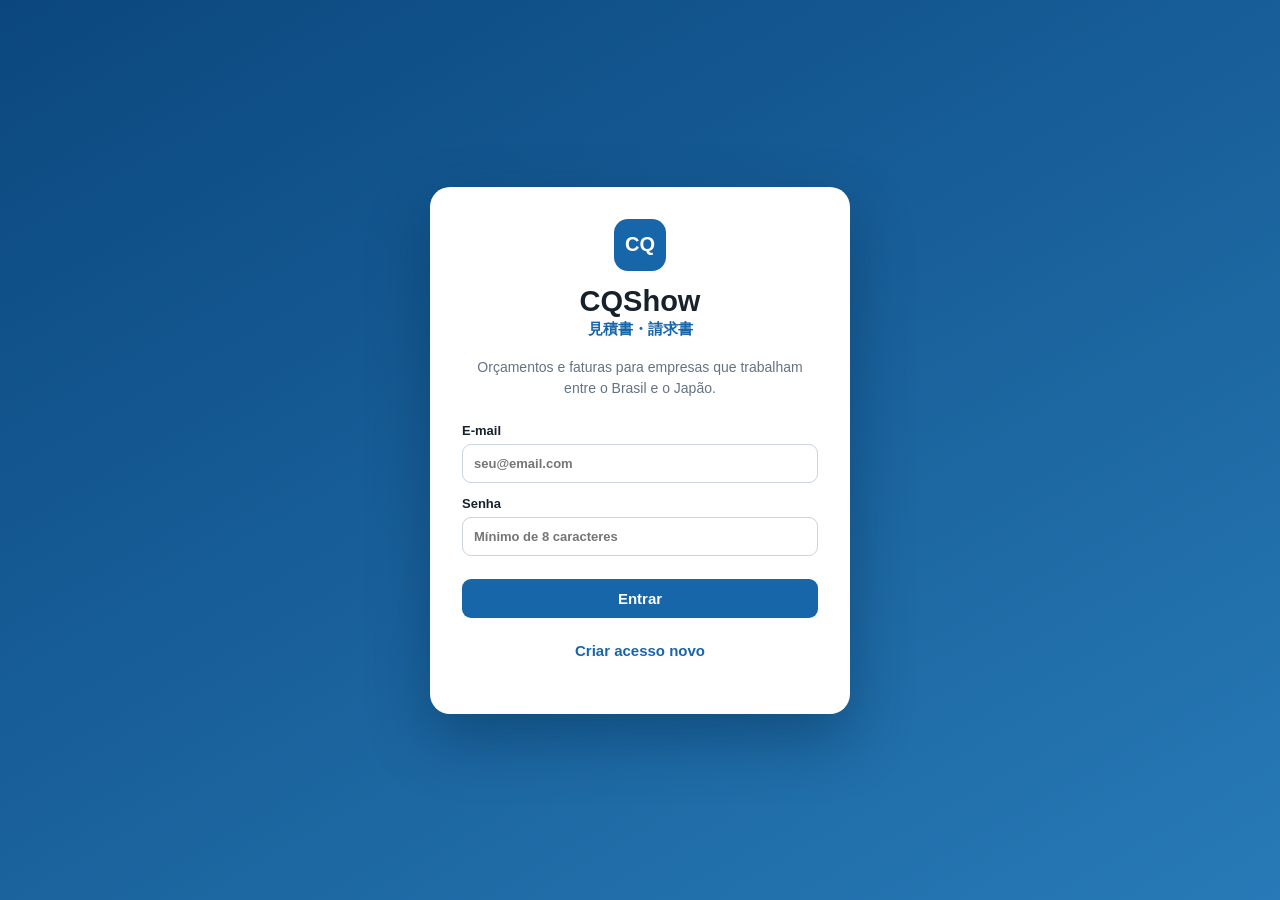
==== index.html @ 2fa08fbd "Refresh app files after updates" ====
<!doctype html>
<html lang="pt-BR">
<head>
  <meta charset="utf-8"><meta name="viewport" content="width=device-width, initial-scale=1, viewport-fit=cover">
  <meta name="theme-color" content="#1766aa"><meta name="apple-mobile-web-app-capable" content="yes">
  <title>CQShow — 見積書・請求書</title><link rel="manifest" href="manifest.webmanifest"><link rel="stylesheet" href="style.css?v=3">
</head>
<body>
  <div id="toast" aria-live="polite"></div>
  <section id="auth-view" class="auth-wrap">
    <div class="auth-card">
      <div class="brand-mark">CQ</div><h1>CQShow</h1><p class="jp">見積書・請求書</p>
      <p class="sub">Orçamentos e faturas para empresas que trabalham entre o Brasil e o Japão.</p>
      <form id="auth-form">
        <label>E-mail<input id="auth-email" type="email" autocomplete="email" required placeholder="seu@email.com"></label>
        <label>Senha<input id="auth-password" type="password" autocomplete="current-password" minlength="8" required placeholder="Mínimo de 8 caracteres"></label>
        <button class="primary" type="submit">Entrar</button>
      </form>
      <button id="register-btn" class="link-button">Criar acesso novo</button>
      <p id="auth-hint" class="hint"></p>
    </div>
  </section>
  <section id="app-view" hidden>
    <header class="topbar"><div><strong>CQShow</strong><small>見積書・請求書</small></div><div class="head-actions"><span id="company-label"></span><button id="signout-btn" class="icon-btn" title="Sair">↪</button></div></header>
    <main id="main" class="content"></main>
    <nav class="bottom-nav" aria-label="Navegação principal">
      <button data-view="home"><span>⌂</span>Início</button><button data-view="documents"><span>▤</span>Documentos</button><button data-view="clients"><span>♙</span>Clientes</button><button data-view="services"><span>⌘</span>Serviços</button><button data-view="settings"><span>⚙</span>Ajustes</button>
    </nav>
  </section>
  <script src="config.js"></script><script type="module" src="app.js?v=4"></script>
  <script type="module">
    import { createClient } from 'https://esm.sh/@supabase/supabase-js@2';
    const cfg=window.CQSHOW_CONFIG||{}, sb=cfg.SUPABASE_URL&&cfg.SUPABASE_ANON_KEY?createClient(cfg.SUPABASE_URL,cfg.SUPABASE_ANON_KEY):null;
    let showArchived=false;
    const money=n=>new Intl.NumberFormat('ja-JP',{style:'currency',currency:'JPY',maximumFractionDigits:0}).format(Number(n||0));
    const calc=items=>{const sub=items.reduce((a,i)=>a+(+i.quantity||0)*(+i.unit_price||0)-(+i.discount||0),0),tax=items.reduce((a,i)=>a+(((+i.quantity||0)*(+i.unit_price||0)-(+i.discount||0))*(+i.tax_rate||0)/100),0);return{sub,tax,total:sub+tax}};
    function notify(text,error=false){const e=document.querySelector('#toast');if(!e)return;e.textContent=text;e.style.cssText='position:fixed;z-index:50;top:76px;left:50%;transform:translateX(-50%);background:'+ (error?'#9e3030':'#173e61') +';color:#fff;padding:10px 15px;border-radius:9px;box-shadow:0 5px 20px #0003';setTimeout(()=>e.removeAttribute('style'),3600)}
    function documentPage(){return [...document.querySelectorAll('.page-head h1')].some(x=>x.textContent.trim()==='Documentos')}
    function docId(row){const b=row.querySelector('[onclick*="editDoc"]'),m=b?.getAttribute('onclick')?.match(/editDoc\('([^']+)'/);return m?.[1]}
    function badgeStatus(row){return [...(row.querySelector('.badge')?.classList||[])].find(x=>['draft','issued','sent','paid','cancelled','archived'].includes(x))||'draft'}
    function statusName(s){return ({draft:'Rascunho',issued:'Emitido',sent:'Enviado',paid:'Pago',cancelled:'Cancelado'})[s]||'Rascunho'}
    async function archive(id,status){if(!sb)return;localStorage.setItem('cqshow-doc-status-'+id,status);const r=await sb.from('documents').update({status:'archived'}).eq('id',id);if(r.error)return notify(r.error.message,true);notify('Documento arquivado.');location.reload()}
    async function restore(id){if(!sb)return;const status=localStorage.getItem('cqshow-doc-status-'+id)||'draft',r=await sb.from('documents').update({status}).eq('id',id);if(r.error)return notify(r.error.message,true);notify('Documento restaurado como '+statusName(status)+'.');location.reload()}
    function enhanceDocuments(){if(!documentPage())return;const head=document.querySelector('.page-head');if(head&&!document.querySelector('#archived-toggle')){const b=document.createElement('button');b.id='archived-toggle';b.className='secondary';b.type='button';b.textContent='Arquivados';b.onclick=()=>{showArchived=!showArchived;b.textContent=showArchived?'Ocultar arquivados':'Arquivados';enhanceDocuments()};head.appendChild(b)}
      document.querySelectorAll('.table tbody tr').forEach(row=>{const id=docId(row);if(!id)return;const status=badgeStatus(row),actions=row.querySelector('.actions'),badge=row.querySelector('.badge');if(status==='archived'){if(badge)badge.textContent='Arquivado';row.hidden=!showArchived;if(actions&&!actions.querySelector('.restore-doc')){const b=document.createElement('button');b.type='button';b.className='secondary restore-doc';b.textContent='Restaurar';b.onclick=()=>restore(id);actions.appendChild(b)}}else if(actions&&!actions.querySelector('.archive-doc')){const b=document.createElement('button');b.type='button';b.className='secondary archive-doc';b.textContent='Arquivar';b.onclick=()=>archive(id,status);actions.appendChild(b)}})}
    async function freshPdf(id){const w=window.open('pdf.html?v='+Date.now(),'cqshow-pdf');try{if(!w)throw Error('Permita a abertura de janela para gerar o PDF.');const dr=await sb.from('documents').select('*, clients(*)').eq('id',id).single();if(dr.error)throw dr.error;const ir=await sb.from('document_items').select('*').eq('document_id',id).order('position');if(ir.error)throw ir.error;const or=await sb.from('organizations').select('*').limit(1).maybeSingle();if(or.error)throw or.error;const payload={d:dr.data,c:Array.isArray(dr.data.clients)?dr.data.clients[0]:(dr.data.clients||{}),items:ir.data,t:calc(ir.data),o:or.data};let sent=false;const send=()=>{if(sent)return;sent=true;try{const st=w.document.createElement('style');st.textContent='@page{margin:7mm!important}';w.document.head.appendChild(st)}catch(_){}w.postMessage({type:'cqshow-pdf',payload},location.origin)};w.addEventListener('load',send,{once:true});setTimeout(send,650)}catch(x){notify(x.message,true)}}
    const patch=()=>{if(!window.CQ)return setTimeout(patch,80);window.CQ.pdf=freshPdf};
    patch();new MutationObserver(enhanceDocuments).observe(document.body,{childList:true,subtree:true});enhanceDocuments();
  </script>
  <style>@media(max-width:620px){.table th:nth-child(3),.table td:nth-child(3){display:table-cell}.table td.actions{display:flex;justify-content:flex-end;gap:5px;flex-wrap:wrap}.table button{margin-left:0;padding:8px 9px;font-size:12px}}</style>

</body></html>
---- style.css ----
[hidden]{display:none!important}

:root{--blue:#1766aa;--blue2:#0f4e84;--pale:#e9f3fb;--ink:#17212b;--muted:#657384;--line:#dce5ec;--bg:#f5f8fb;--danger:#ba3131}
*{box-sizing:border-box}
body{margin:0;background:var(--bg);font-family:-apple-system,BlinkMacSystemFont,"Noto Sans JP","Helvetica Neue",Arial,sans-serif;color:var(--ink);font-size:15px}
button,input,select,textarea{font:inherit}
.auth-wrap{min-height:100dvh;display:grid;place-items:center;padding:24px;background:linear-gradient(150deg,#0b477e,#277ab7)}
.auth-card{background:white;width:min(100%,420px);border-radius:20px;padding:32px;box-shadow:0 24px 60px #002b4e70;text-align:center}
.brand-mark{width:52px;height:52px;border-radius:14px;background:var(--blue);color:#fff;display:grid;place-items:center;font-weight:800;font-size:20px;margin:auto}
.auth-card h1{margin:14px 0 0;font-size:29px}
.jp{margin:2px 0;color:var(--blue);font-weight:700}
.sub{line-height:1.5;color:var(--muted);font-size:14px;margin:18px 0 24px}
.auth-card label,.form-grid label{display:grid;gap:6px;text-align:left;font-weight:650;font-size:13px;margin:13px 0}
.auth-card input,.form-grid input,.form-grid select,.form-grid textarea,.item-row input,.item-row select{border:1px solid #c8d5df;border-radius:9px;padding:11px;background:#fff;width:100%;color:var(--ink)}
textarea{min-height:82px;resize:vertical}
.primary,.secondary,.danger,.link-button{border:0;border-radius:9px;padding:11px 14px;font-weight:700;cursor:pointer}
.primary{background:var(--blue);color:#fff;width:100%;margin-top:10px}
.secondary{background:var(--pale);color:var(--blue2)}
.danger{background:#fff0f0;color:var(--danger)}
.link-button{background:none;color:var(--blue);margin-top:13px}
.hint{font-size:12px;color:var(--muted);line-height:1.4}
.topbar{height:62px;background:#fff;border-bottom:1px solid var(--line);display:flex;justify-content:space-between;align-items:center;padding:0 max(18px,env(safe-area-inset-left));position:sticky;top:0;z-index:3}
.topbar strong{font-size:18px;display:block;color:var(--blue2)}
.topbar small{font-size:11px;color:var(--muted)}
.head-actions{display:flex;align-items:center;gap:10px;color:var(--muted);font-size:12px}
.icon-btn{background:transparent;border:0;font-size:25px;color:var(--blue);padding:4px;cursor:pointer}
.content{width:min(1050px,100%);margin:0 auto;padding:22px 16px 94px}
.page-head{display:flex;justify-content:space-between;align-items:center;gap:12px;margin-bottom:18px}
.page-head h1{font-size:23px;margin:0}
.page-head p{margin:4px 0 0;color:var(--muted);font-size:13px}
.card{background:white;border:1px solid var(--line);border-radius:13px;padding:18px;margin-bottom:14px;box-shadow:0 2px 7px #20415b09}
.dashboard{display:grid;grid-template-columns:repeat(3,1fr);gap:12px}
.metric{padding:17px}
.metric b{font-size:25px;color:var(--blue2)}
.metric span{display:block;color:var(--muted);font-size:13px;margin-top:4px}
.quick{display:flex;gap:10px;flex-wrap:wrap;margin-top:16px}
.quick button{flex:1;min-width:145px}
.bottom-nav{position:fixed;bottom:0;left:0;right:0;background:#fff;border-top:1px solid var(--line);display:flex;justify-content:center;z-index:3;padding-bottom:env(safe-area-inset-bottom)}
.bottom-nav button{background:transparent;border:0;color:#637384;padding:9px 6px 8px;flex:1;max-width:150px;font-size:11px;cursor:pointer}
.bottom-nav button span{display:block;font-size:20px;line-height:20px}
.bottom-nav button.active{color:var(--blue);font-weight:800}
.table-wrap{overflow:auto}
.table{width:100%;border-collapse:collapse}
.table th{text-align:left;color:#617181;font-size:12px;background:#f7fafc}
.table th,.table td{padding:11px 9px;border-bottom:1px solid var(--line);vertical-align:middle}
.table td.actions{white-space:nowrap;text-align:right}
.table button{margin-left:5px}
.empty{text-align:center;color:var(--muted);padding:35px!important}
.form-grid{display:grid;grid-template-columns:repeat(2,1fr);gap:0 16px}
.form-grid .full{grid-column:1/-1}
.modal-back{position:fixed;inset:0;background:#11263885;z-index:10;display:grid;place-items:end center;padding:0}
.modal{background:white;width:min(800px,100%);max-height:92dvh;overflow:auto;border-radius:18px 18px 0 0;padding:22px}
.modal h2{margin:0 0 13px;font-size:21px}
.modal-actions{display:flex;gap:10px;justify-content:flex-end;margin-top:18px}
.modal-actions button{width:auto}
.doc-type{display:flex;gap:8px;margin:0 0 14px}
.doc-type button{border:1px solid var(--line);background:#fff;padding:9px 11px;border-radius:8px;cursor:pointer}
.doc-type button.active{background:var(--blue);border-color:var(--blue);color:white}
.item-head,.item-row{display:grid;grid-template-columns:minmax(180px,3fr) .6fr 1fr .8fr .6fr 40px;gap:7px;align-items:center}
.item-head{font-size:11px;color:var(--muted);font-weight:800;margin:13px 0 5px}
.item-row{margin:5px 0}
.item-field input,.item-field select{border:1px solid #c8d5df;border-radius:9px;padding:11px;background:#fff;width:100%;color:var(--ink)}
.item-row button{border:0;background:#fff0f0;color:var(--danger);border-radius:7px;height:38px;font-weight:bold;cursor:pointer}
.item-description{grid-column:1/-1}
.total-box{margin-left:auto;width:min(100%,310px);padding-top:14px}
.total-line{display:flex;justify-content:space-between;border-bottom:1px solid var(--line);padding:7px}
.total-line.grand{background:var(--pale);font-size:18px;font-weight:800;color:var(--blue2)}
.badge{display:inline-block;border-radius:100px;padding:4px 8px;font-size:11px;font-weight:700;background:#eef3f6;color:#506170}
.badge.issued,.badge.sent{background:#dceeff;color:#0b5fa7}
.badge.paid{background:#e0f5e8;color:#137344}
.badge.cancelled{background:#fae6e6;color:#a33030}
.doc-title{font-weight:800}
.small{font-size:12px;color:var(--muted)}
.setup{border-left:4px solid #eab849;background:#fff9e8}
.setup code{font-size:12px;background:#eee;padding:2px 5px;border-radius:4px}
@media(max-width:620px){.dashboard{grid-template-columns:1fr}
.form-grid{grid-template-columns:1fr}
.form-grid .full{grid-column:auto}
.item-head{display:none}
.item-row{grid-template-columns:1fr 1fr;gap:10px;padding:13px;background:#f7fafc;border-radius:9px;margin:10px 0}
.item-row>.item-service{grid-column:1/-1}
.item-field{min-width:0}
.item-field::before{content:attr(data-label);display:block;font-size:11px;font-weight:800;color:var(--muted);margin:0 0 4px 2px}
.item-row button{grid-column:2;justify-self:end;width:100%;margin-top:4px}
.item-description{grid-column:1/-1}
.head-actions #company-label{display:none}
.table th:nth-child(3),.table td:nth-child(3){display:none}
}
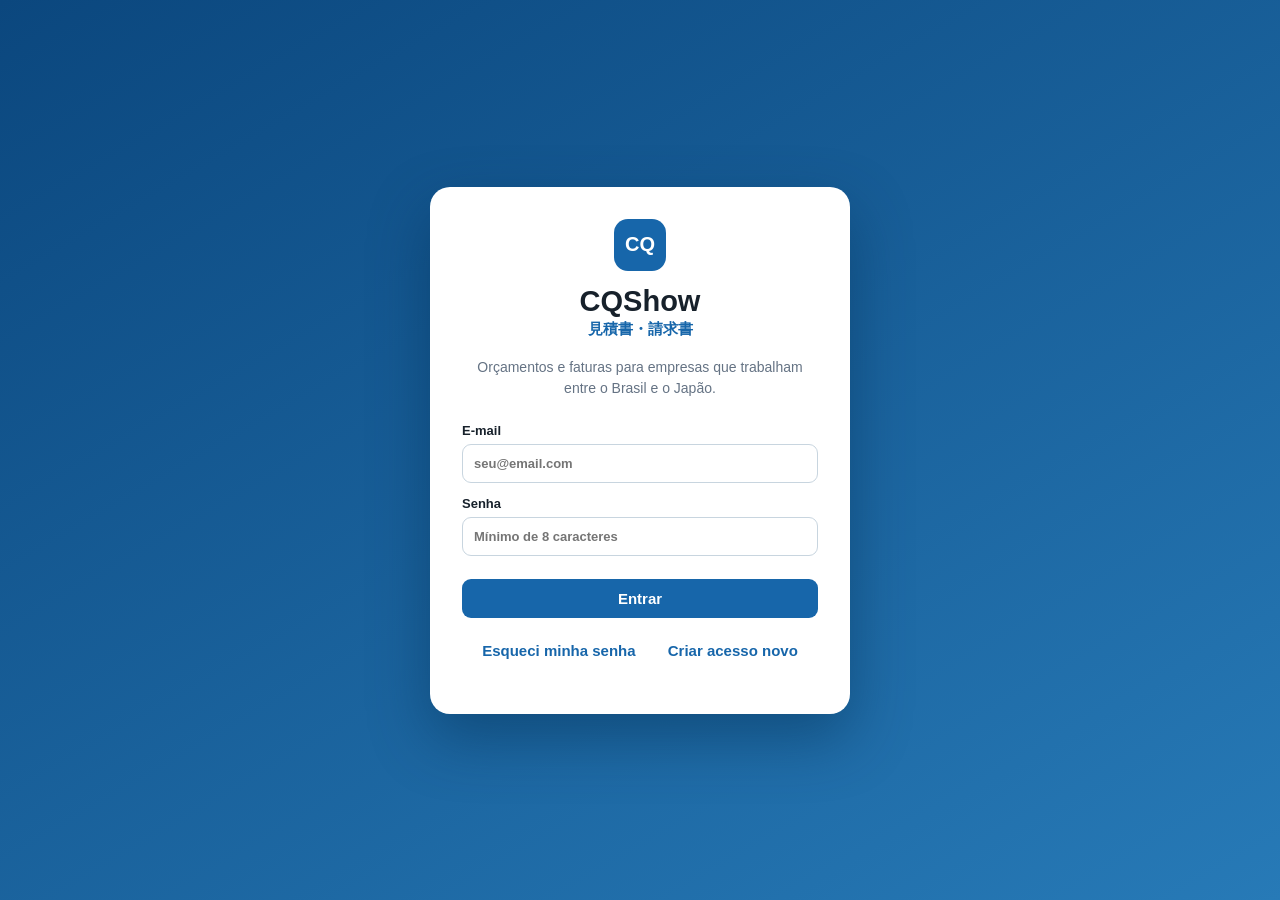
==== commit aeeef64a: "Update index.html" ====
--- a/index.html
+++ b/index.html
@@ -16,7 +16,14 @@
         <label>Senha<input id="auth-password" type="password" autocomplete="current-password" minlength="8" required placeholder="Mínimo de 8 caracteres"></label>
         <button class="primary" type="submit">Entrar</button>
       </form>
+      <button id="forgot-password-btn" class="link-button" type="button">Esqueci minha senha</button>
       <button id="register-btn" class="link-button">Criar acesso novo</button>
+      <form id="password-reset-form" hidden>
+        <p class="sub">Use o link recebido por e-mail para criar uma nova senha.</p>
+        <label>Nova senha<input id="new-password" type="password" autocomplete="new-password" minlength="8" required placeholder="Mínimo de 8 caracteres"></label>
+        <label>Confirmar nova senha<input id="new-password-confirm" type="password" autocomplete="new-password" minlength="8" required placeholder="Repita a nova senha"></label>
+        <button class="primary" type="submit">Salvar nova senha</button>
+      </form>
       <p id="auth-hint" class="hint"></p>
     </div>
   </section>
@@ -27,26 +34,6 @@
       <button data-view="home"><span>⌂</span>Início</button><button data-view="documents"><span>▤</span>Documentos</button><button data-view="clients"><span>♙</span>Clientes</button><button data-view="services"><span>⌘</span>Serviços</button><button data-view="settings"><span>⚙</span>Ajustes</button>
     </nav>
   </section>
-  <script src="config.js"></script><script type="module" src="app.js?v=4"></script>
-  <script type="module">
-    import { createClient } from 'https://esm.sh/@supabase/supabase-js@2';
-    const cfg=window.CQSHOW_CONFIG||{}, sb=cfg.SUPABASE_URL&&cfg.SUPABASE_ANON_KEY?createClient(cfg.SUPABASE_URL,cfg.SUPABASE_ANON_KEY):null;
-    let showArchived=false;
-    const money=n=>new Intl.NumberFormat('ja-JP',{style:'currency',currency:'JPY',maximumFractionDigits:0}).format(Number(n||0));
-    const calc=items=>{const sub=items.reduce((a,i)=>a+(+i.quantity||0)*(+i.unit_price||0)-(+i.discount||0),0),tax=items.reduce((a,i)=>a+(((+i.quantity||0)*(+i.unit_price||0)-(+i.discount||0))*(+i.tax_rate||0)/100),0);return{sub,tax,total:sub+tax}};
-    function notify(text,error=false){const e=document.querySelector('#toast');if(!e)return;e.textContent=text;e.style.cssText='position:fixed;z-index:50;top:76px;left:50%;transform:translateX(-50%);background:'+ (error?'#9e3030':'#173e61') +';color:#fff;padding:10px 15px;border-radius:9px;box-shadow:0 5px 20px #0003';setTimeout(()=>e.removeAttribute('style'),3600)}
-    function documentPage(){return [...document.querySelectorAll('.page-head h1')].some(x=>x.textContent.trim()==='Documentos')}
-    function docId(row){const b=row.querySelector('[onclick*="editDoc"]'),m=b?.getAttribute('onclick')?.match(/editDoc\('([^']+)'/);return m?.[1]}
-    function badgeStatus(row){return [...(row.querySelector('.badge')?.classList||[])].find(x=>['draft','issued','sent','paid','cancelled','archived'].includes(x))||'draft'}
-    function statusName(s){return ({draft:'Rascunho',issued:'Emitido',sent:'Enviado',paid:'Pago',cancelled:'Cancelado'})[s]||'Rascunho'}
-    async function archive(id,status){if(!sb)return;localStorage.setItem('cqshow-doc-status-'+id,status);const r=await sb.from('documents').update({status:'archived'}).eq('id',id);if(r.error)return notify(r.error.message,true);notify('Documento arquivado.');location.reload()}
-    async function restore(id){if(!sb)return;const status=localStorage.getItem('cqshow-doc-status-'+id)||'draft',r=await sb.from('documents').update({status}).eq('id',id);if(r.error)return notify(r.error.message,true);notify('Documento restaurado como '+statusName(status)+'.');location.reload()}
-    function enhanceDocuments(){if(!documentPage())return;const head=document.querySelector('.page-head');if(head&&!document.querySelector('#archived-toggle')){const b=document.createElement('button');b.id='archived-toggle';b.className='secondary';b.type='button';b.textContent='Arquivados';b.onclick=()=>{showArchived=!showArchived;b.textContent=showArchived?'Ocultar arquivados':'Arquivados';enhanceDocuments()};head.appendChild(b)}
-      document.querySelectorAll('.table tbody tr').forEach(row=>{const id=docId(row);if(!id)return;const status=badgeStatus(row),actions=row.querySelector('.actions'),badge=row.querySelector('.badge');if(status==='archived'){if(badge)badge.textContent='Arquivado';row.hidden=!showArchived;if(actions&&!actions.querySelector('.restore-doc')){const b=document.createElement('button');b.type='button';b.className='secondary restore-doc';b.textContent='Restaurar';b.onclick=()=>restore(id);actions.appendChild(b)}}else if(actions&&!actions.querySelector('.archive-doc')){const b=document.createElement('button');b.type='button';b.className='secondary archive-doc';b.textContent='Arquivar';b.onclick=()=>archive(id,status);actions.appendChild(b)}})}
-    async function freshPdf(id){const w=window.open('pdf.html?v='+Date.now(),'cqshow-pdf');try{if(!w)throw Error('Permita a abertura de janela para gerar o PDF.');const dr=await sb.from('documents').select('*, clients(*)').eq('id',id).single();if(dr.error)throw dr.error;const ir=await sb.from('document_items').select('*').eq('document_id',id).order('position');if(ir.error)throw ir.error;const or=await sb.from('organizations').select('*').limit(1).maybeSingle();if(or.error)throw or.error;const payload={d:dr.data,c:Array.isArray(dr.data.clients)?dr.data.clients[0]:(dr.data.clients||{}),items:ir.data,t:calc(ir.data),o:or.data};let sent=false;const send=()=>{if(sent)return;sent=true;try{const st=w.document.createElement('style');st.textContent='@page{margin:7mm!important}';w.document.head.appendChild(st)}catch(_){}w.postMessage({type:'cqshow-pdf',payload},location.origin)};w.addEventListener('load',send,{once:true});setTimeout(send,650)}catch(x){notify(x.message,true)}}
-    const patch=()=>{if(!window.CQ)return setTimeout(patch,80);window.CQ.pdf=freshPdf};
-    patch();new MutationObserver(enhanceDocuments).observe(document.body,{childList:true,subtree:true});enhanceDocuments();
-  </script>
+  <script src="config.js"></script><script type="module" src="app.js?v=7"></script>
   <style>@media(max-width:620px){.table th:nth-child(3),.table td:nth-child(3){display:table-cell}.table td.actions{display:flex;justify-content:flex-end;gap:5px;flex-wrap:wrap}.table button{margin-left:0;padding:8px 9px;font-size:12px}}</style>
-
 </body></html>
